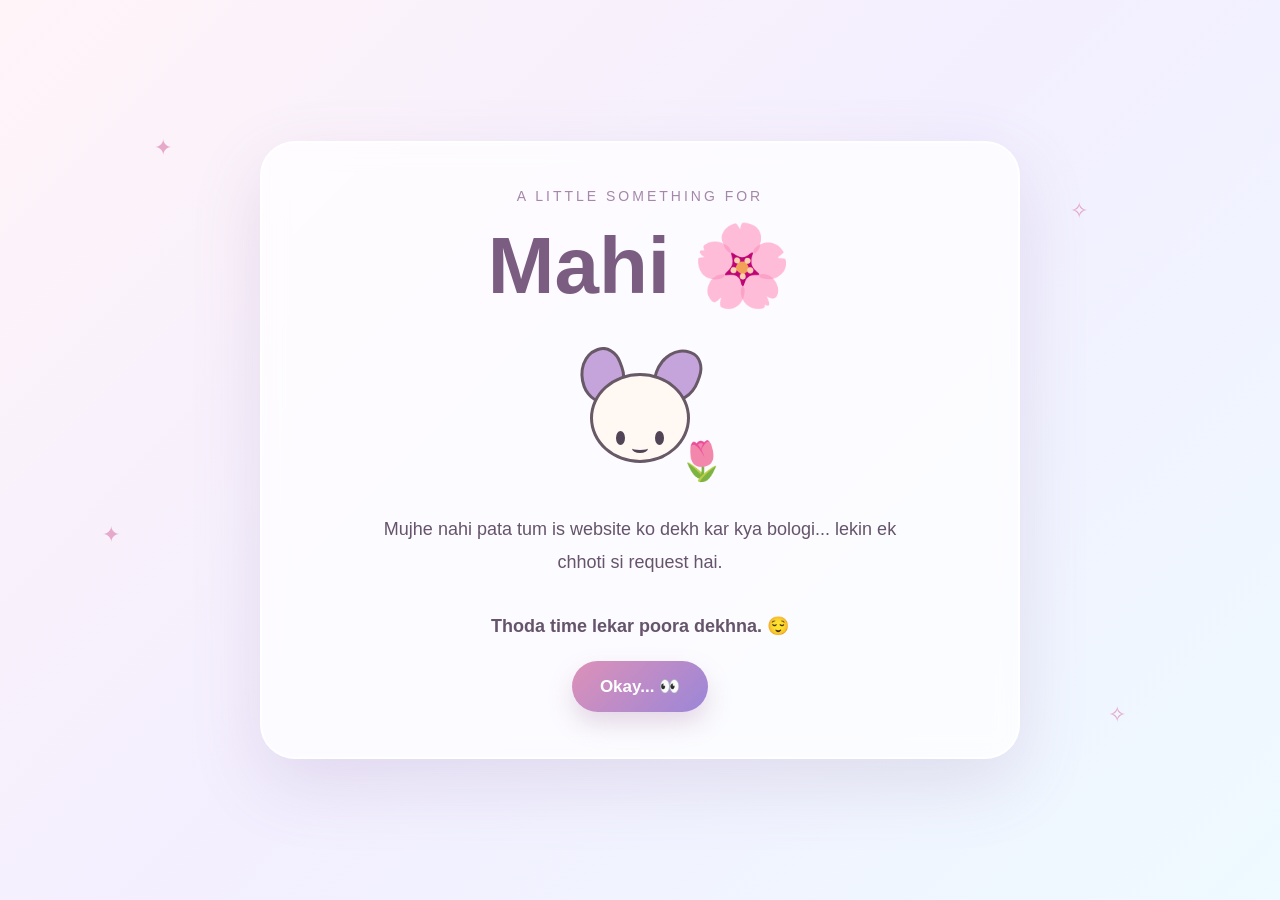
==== index.html @ 59a49dc5 "Create index.html" ====
<!DOCTYPE html>
<html lang="en">
<head>
  <meta charset="UTF-8" />
  <meta name="viewport" content="width=device-width, initial-scale=1.0" />

  <title>For Mahi 🌸</title>

  <style>
    * {
      margin: 0;
      padding: 0;
      box-sizing: border-box;
    }

    html {
      scroll-behavior: smooth;
    }

    body {
      font-family: "Trebuchet MS", Arial, sans-serif;
      background: linear-gradient(135deg, #fff4f8, #f3efff, #eefaff);
      color: #65546b;
      overflow-x: hidden;
    }

    /* ---------- BACKGROUND ---------- */

    .background {
      position: fixed;
      inset: 0;
      overflow: hidden;
      pointer-events: none;
      z-index: 0;
    }

    .cloud {
      position: absolute;
      width: 170px;
      height: 55px;
      background: rgba(255,255,255,0.75);
      border-radius: 50px;
      animation: moveCloud 25s linear infinite;
    }

    .cloud::before,
    .cloud::after {
      content: "";
      position: absolute;
      background: inherit;
      border-radius: 50%;
    }

    .cloud::before {
      width: 75px;
      height: 75px;
      left: 30px;
      top: -35px;
    }

    .cloud::after {
      width: 60px;
      height: 60px;
      right: 25px;
      top: -25px;
    }

    .cloud.one {
      top: 12%;
      left: -220px;
    }

    .cloud.two {
      top: 45%;
      left: -300px;
      transform: scale(.7);
      animation-duration: 32s;
      animation-delay: -10s;
    }

    .cloud.three {
      top: 75%;
      left: -250px;
      transform: scale(.55);
      animation-duration: 29s;
      animation-delay: -17s;
    }

    .star {
      position: absolute;
      color: #e6a9ca;
      font-size: 22px;
      animation: sparkle 2s infinite ease-in-out;
    }

    .star:nth-child(4) {
      top: 15%;
      left: 12%;
    }

    .star:nth-child(5) {
      top: 22%;
      right: 15%;
      animation-delay: .5s;
    }

    .star:nth-child(6) {
      top: 58%;
      left: 8%;
      animation-delay: 1s;
    }

    .star:nth-child(7) {
      top: 78%;
      right: 12%;
      animation-delay: .8s;
    }

    @keyframes moveCloud {
      from {
        left: -250px;
      }

      to {
        left: 110%;
      }
    }

    @keyframes sparkle {
      50% {
        opacity: .3;
        transform: scale(.7) rotate(20deg);
      }
    }

    /* ---------- COMMON ---------- */

    .screen {
      min-height: 100vh;
      display: flex;
      justify-content: center;
      align-items: center;
      padding: 40px 20px;
      position: relative;
      z-index: 1;
    }

    .card {
      width: min(760px, 100%);
      padding: 45px 30px;
      text-align: center;

      background: rgba(255,255,255,.72);
      border: 2px solid rgba(255,255,255,.8);
      border-radius: 35px;

      backdrop-filter: blur(12px);

      box-shadow:
        0 25px 70px rgba(130,100,150,.16);
    }

    .small-title {
      font-size: 14px;
      letter-spacing: 3px;
      text-transform: uppercase;
      color: #a487a9;
    }

    h1 {
      font-size: clamp(45px, 10vw, 80px);
      margin: 15px 0;
      color: #7b5d82;
    }

    h2 {
      font-size: clamp(30px, 7vw, 48px);
      color: #7b5d82;
      margin-bottom: 20px;
    }

    p {
      font-size: 18px;
      line-height: 1.8;
    }

    button {
      border: none;
      cursor: pointer;

      padding: 15px 28px;
      border-radius: 50px;

      color: white;
      background: linear-gradient(135deg, #dd91b8, #9b86d8);

      font-size: 17px;
      font-weight: bold;

      box-shadow: 0 12px 25px rgba(160,110,160,.25);

      transition: .25s;
    }

    button:hover {
      transform: translateY(-3px) scale(1.03);
    }

    .hidden {
      display: none;
    }

    /* ---------- INTRO ---------- */

    .intro-subtitle {
      max-width: 550px;
      margin: auto;
    }

    .doodle {
      width: 170px;
      height: 150px;
      margin: 25px auto;
      position: relative;
    }

    .head {
      position: absolute;
      width: 100px;
      height: 90px;

      left: 35px;
      top: 35px;

      background: #fff8f3;
      border: 3px solid #685967;
      border-radius: 50%;
    }

    .ear {
      position: absolute;

      width: 45px;
      height: 55px;

      background: #c5a4dc;
      border: 3px solid #685967;

      border-radius: 60% 40% 55% 45%;

      top: 10px;
    }

    .ear.left {
      left: 25px;
      transform: rotate(-20deg);
    }

    .ear.right {
      right: 25px;
      transform: rotate(20deg);
    }

    .eye {
      position: absolute;

      width: 9px;
      height: 14px;

      background: #514456;
      border-radius: 50%;

      top: 55px;
    }

    .eye.left {
      left: 23px;
    }

    .eye.right {
      right: 23px;
    }

    .mouth {
      position: absolute;

      width: 16px;
      height: 9px;

      left: 39px;
      top: 68px;

      border-bottom: 3px solid #514456;
      border-radius: 50%;
    }

    .flower {
      position: absolute;
      right: 0;
      bottom: 5px;
      font-size: 38px;
    }

    /* ---------- STORY ---------- */

    .story-text {
      max-width: 600px;
      margin: auto;
    }

    .story-text p {
      margin-bottom: 20px;
    }

    .highlight {
      color: #ad719d;
      font-weight: bold;
    }

    /* ---------- CARDS ---------- */

    .reason-grid {
      display: grid;
      grid-template-columns: repeat(2, 1fr);
      gap: 18px;
      margin: 30px 0;
    }

    .reason {
      padding: 24px 18px;

      background: rgba(255,255,255,.7);

      border-radius: 25px;
      border: 1px solid #efd8e7;

      transition: .3s;
    }

    .reason:hover {
      transform: translateY(-6px);
    }

    .reason .emoji {
      font-size: 38px;
      margin-bottom: 12px;
    }

    .reason h3 {
      color: #806382;
      margin-bottom: 8px;
    }

    .reason p {
      font-size: 15px;
      line-height: 1.6;
    }

    /* ---------- LETTER ---------- */

    .letter {
      text-align: left;

      background: #fffafc;

      border-radius: 25px;
      padding: 30px;

      border: 1px dashed #dcaecb;

      box-shadow: inset 0 0 25px rgba(230,190,215,.15);
    }

    .letter p {
      margin-bottom: 18px;
    }

    .signature {
      text-align: right;
      color: #a07199;
      font-weight: bold;
    }

    /* ---------- FINAL ---------- */

    .final-message {
      padding: 35px 20px;
    }

    .big-heart {
      font-size: 75px;
      animation: heartBeat 1.5s infinite;
      margin: 20px;
    }

    @keyframes heartBeat {
      50% {
        transform: scale(1.15);
      }
    }

    .final-note {
      max-width: 600px;
      margin: auto;
    }

    /* ---------- FLOATING HEARTS ---------- */

    .floating {
      position: fixed;
      pointer-events: none;
      z-index: 10;

      animation: floatUp 3s ease-out forwards;
    }

    @keyframes floatUp {
      0% {
        opacity: 0;
        transform: translateY(0) scale(.6);
      }

      15% {
        opacity: 1;
      }

      100% {
        opacity: 0;
        transform: translateY(-220px) scale(1.3) rotate(20deg);
      }
    }

    /* ---------- MOBILE ---------- */

    @media(max-width:600px) {

      .card {
        padding: 35px 18px;
      }

      .reason-grid {
        grid-template-columns: 1fr;
      }

      .letter {
        padding: 22px;
      }

      p {
        font-size: 16px;
      }
    }
  </style>
</head>

<body>

  <!-- BACKGROUND -->
  <div class="background">

    <div class="cloud one"></div>
    <div class="cloud two"></div>
    <div class="cloud three"></div>

    <div class="star">✦</div>
    <div class="star">✧</div>
    <div class="star">✦</div>
    <div class="star">✧</div>

  </div>


  <!-- ========================= -->
  <!-- SECTION 1 : INTRO -->
  <!-- ========================= -->

  <section class="screen" id="intro">

    <div class="card">

      <div class="small-title">
        A little something for
      </div>

      <h1>Mahi 🌸</h1>

      <div class="doodle">

        <div class="ear left"></div>
        <div class="ear right"></div>

        <div class="head">

          <div class="eye left"></div>
          <div class="eye right"></div>

          <div class="mouth"></div>

        </div>

        <div class="flower">
          🌷
        </div>

      </div>

      <p class="intro-subtitle">
        Mujhe nahi pata tum is website ko dekh kar kya bologi...
        lekin ek chhoti si request hai.
        <br><br>
        <b>Thoda time lekar poora dekhna. 😌</b>
      </p>

      <br>

      <button onclick="nextSection('intro','hello')">
        Okay... 👀
      </button>

    </div>

  </section>



  <!-- ========================= -->
  <!-- SECTION 2 -->
  <!-- ========================= -->

  <section class="screen hidden" id="hello">

    <div class="card">

      <div class="small-title">
        Before the actual surprise...
      </div>

      <h2>Ek baat bolu? 🌷</h2>

      <div class="story-text">

        <p>
          Kabhi-kabhi life mein kuch log bahut normally enter hote hain.
          Pehle bas ek normal si baat hoti hai...
        </p>

        <p>
          Phir dheere-dheere pata chalta hai ki
          <span class="highlight">
            unse baat karna achha lagne laga hai.
          </span>
        </p>

        <p>
          Aur bina pata chale woh normal si friendship
          thodi si special ban jaati hai. ✨
        </p>

        <p>
          Tumhare saath bhi kuch aisa hi hua.
        </p>

      </div>

      <br>

      <button onclick="nextSection('hello','friendship')">
        Hmm... continue 👀
      </button>

    </div>

  </section>



  <!-- ========================= -->
  <!-- SECTION 3 -->
  <!-- ========================= -->

  <section class="screen hidden" id="friendship">

    <div class="card">

      <div class="small-title">
        Friendship appreciation section
      </div>

      <h2>Why you're a good friend 💗</h2>

      <p>
        Obviously koi official list nahi hai 😭
        <br>
        But agar hoti, toh shayad kuch aisi hoti...
      </p>


      <div class="reason-grid">

        <div class="reason">

          <div class="emoji">😂</div>

          <h3>Hasi-mazaak</h3>

          <p>
            Tumhare saath random conversations bhi
            boring nahi lagti.
          </p>

        </div>


        <div class="reason">

          <div class="emoji">🌸</div>

          <h3>Good Vibes</h3>

          <p>
            Tumhari presence mein ek alag hi
            comfortable wali vibe hai.
          </p>

        </div>


        <div class="reason">

          <div class="emoji">✨</div>

          <h3>Random Moments</h3>

          <p>
            Kabhi-kabhi chhoti si baat bhi
            yaad reh jaati hai.
          </p>

        </div>


        <div class="reason">

          <div class="emoji">🫶</div>

          <h3>Simply You</h3>

          <p>
            Sabse important reason:
            tum bas tum ho.
          </p>

        </div>

      </div>


      <button onclick="nextSection('friendship','letter')">
        Aur bhi hai... 💌
      </button>

    </div>

  </section>



  <!-- ========================= -->
  <!-- SECTION 4 : LETTER -->
  <!-- ========================= -->

  <section class="screen hidden" id="letter">

    <div class="card">

      <div class="small-title">
        Okay... now the actual message
      </div>

      <h2>Dear Mahi 🌷</h2>


      <div class="letter">

        <p>
          Honestly, mujhe koi bada reason nahi chahiye tha
          ye website banane ka.
        </p>

        <p>
          Bas kabhi-kabhi mann karta hai ki jo log important hote hain,
          unko bata diya jaye ki
          <b>haan, tum important ho.</b>
        </p>

        <p>
          Aur tumhari friendship mere liye genuinely special hai.
        </p>

        <p>
          Tumse baat karna, random cheezon par hasna,
          stupid jokes share karna,
          aur kabhi-kabhi bina kisi proper topic ke bhi baat karna...
          ye sab chhoti cheezein hain,
          but somehow achhi memories ban jaati hain. ✨
        </p>

        <p>
          Shayad tumhe ye sab normal lage,
          but sometimes normal moments hi sabse achhe hote hain.
        </p>

        <p>
          So...
          <br><br>

          <b>
            Thank you for being such a good friend, Mahi. 💗
          </b>
        </p>

        <p>
          Aur haan, agar kabhi tumhe lage ki
          "ye website banane ki kya zarurat thi?"
          toh answer simple hai:
        </p>

        <p>
          <span class="highlight">
            Zarurat nahi thi.
            Bas mann tha. 😌🌸
          </span>
        </p>

        <div class="signature">
          — From a friend who appreciates you ✨
        </div>

      </div>

      <br><br>

      <button onclick="nextSection('letter','final')">
        Last one... 🌙
      </button>

    </div>

  </section>



  <!-- ========================= -->
  <!-- SECTION 5 : FINAL -->
  <!-- ========================= -->

  <section class="screen hidden" id="final">

    <div class="card final-message">

      <div class="small-title">
        One last thing...
      </div>

      <div class="big-heart">
        💗
      </div>

      <h2>
        Mahi, stay the same. 🌸
      </h2>

      <div class="final-note">

        <p>
          Life mein bahut log milte hain,
          kuch thode time ke liye,
          kuch zyada time ke liye.
        </p>

        <br>

        <p>
          Bas meri wish hai ki
          hamari ye friendship bhi
          aise hi random,
          funny,
          comfortable
          aur achhi bani rahe. ✨
        </p>

        <br>

        <p>
          No big promises.
          No complicated lines.
          Bas ek simple si friendship
          jo genuinely achhi hai. 🫶
        </p>

        <br>

        <p>
          And yes...
        </p>

        <br>

        <h2>
          Thank you, Mahi. 🌷
        </h2>

        <p>
          For all the laughs,
          conversations,
          random moments
          and good vibes.
        </p>

        <br>

        <p>
          <b>
            You are a pretty awesome friend. ✨
          </b>
        </p>

      </div>

      <br><br>

      <button id="surpriseBtn" onclick="celebrate()">
      One more surprise ✨
      </button>

      <p id="ending" class="hidden" style="margin-top:25px;">
        Bas itna hi tha... 😭😂
        <br><br>
        Ab smile kar dena.
        Mission successful. 🌸💗✨
      </p>

    </div>

  </section>



  <script>

    function nextSection(current, next) {

      document.getElementById(current).classList.add("hidden");

      const nextElement = document.getElementById(next);

      nextElement.classList.remove("hidden");

      window.scrollTo({
        top: 0,
        behavior: "smooth"
      });

      createHearts();

    }


    function createHearts() {

      const symbols = [
        "💗",
        "🌸",
        "✨",
        "💖",
        "🌷",
        "⭐"
      ];

      for (let i = 0; i < 14; i++) {

        const heart = document.createElement("div");

        heart.className = "floating";

        heart.innerText =
          symbols[Math.floor(Math.random() * symbols.length)];

        heart.style.left =
          Math.random() * 100 + "vw";

        heart.style.top =
          (60 + Math.random() * 30) + "vh";

        heart.style.fontSize =
          (18 + Math.random() * 18) + "px";

        heart.style.animationDelay =
          Math.random() * .8 + "s";

        document.body.appendChild(heart);

        setTimeout(() => {
          heart.remove();
        }, 3500);

      }

    }


    function celebrate() {

      document.getElementById("ending")
        .classList.remove("hidden");

      createHearts();

      setTimeout(createHearts, 700);
      setTimeout(createHearts, 1400);

    }

  </script>

</body>
</html>
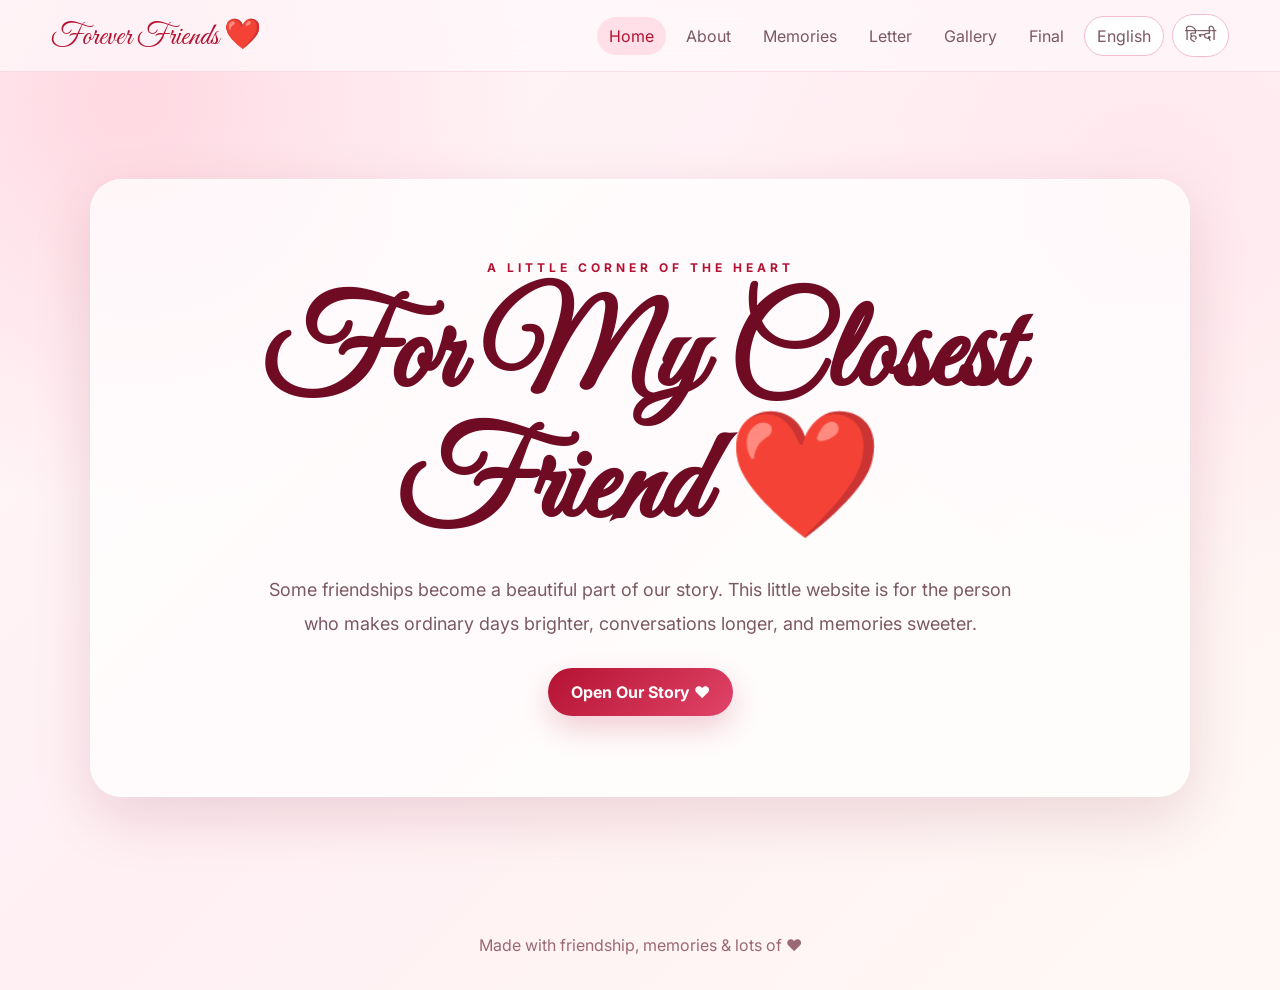
==== commit 635f8537: "Add files via upload" ====
--- a/index.html
+++ b/index.html
@@ -1,927 +1,39 @@
 <!DOCTYPE html>
 <html lang="en">
 <head>
-  <meta charset="UTF-8" />
-  <meta name="viewport" content="width=device-width, initial-scale=1.0" />
+<meta charset="UTF-8">
+<meta name="viewport" content="width=device-width, initial-scale=1.0">
+<meta name="description" content="A heartfelt multi-page friendship website.">
+<title>For My Closest Friend ❤️</title>
+<link rel="stylesheet" href="style.css">
+</head>
+<body>
+<div class="hearts"></div>
 
-  <title>For Mahi 🌸</title>
-
-  <style>
-    * {
-      margin: 0;
-      padding: 0;
-      box-sizing: border-box;
-    }
-
-    html {
-      scroll-behavior: smooth;
-    }
-
-    body {
-      font-family: "Trebuchet MS", Arial, sans-serif;
-      background: linear-gradient(135deg, #fff4f8, #f3efff, #eefaff);
-      color: #65546b;
-      overflow-x: hidden;
-    }
-
-    /* ---------- BACKGROUND ---------- */
-
-    .background {
-      position: fixed;
-      inset: 0;
-      overflow: hidden;
-      pointer-events: none;
-      z-index: 0;
-    }
-
-    .cloud {
-      position: absolute;
-      width: 170px;
-      height: 55px;
-      background: rgba(255,255,255,0.75);
-      border-radius: 50px;
-      animation: moveCloud 25s linear infinite;
-    }
-
-    .cloud::before,
-    .cloud::after {
-      content: "";
-      position: absolute;
-      background: inherit;
-      border-radius: 50%;
-    }
-
-    .cloud::before {
-      width: 75px;
-      height: 75px;
-      left: 30px;
-      top: -35px;
-    }
-
-    .cloud::after {
-      width: 60px;
-      height: 60px;
-      right: 25px;
-      top: -25px;
-    }
-
-    .cloud.one {
-      top: 12%;
-      left: -220px;
-    }
-
-    .cloud.two {
-      top: 45%;
-      left: -300px;
-      transform: scale(.7);
-      animation-duration: 32s;
-      animation-delay: -10s;
-    }
-
-    .cloud.three {
-      top: 75%;
-      left: -250px;
-      transform: scale(.55);
-      animation-duration: 29s;
-      animation-delay: -17s;
-    }
-
-    .star {
-      position: absolute;
-      color: #e6a9ca;
-      font-size: 22px;
-      animation: sparkle 2s infinite ease-in-out;
-    }
-
-    .star:nth-child(4) {
-      top: 15%;
-      left: 12%;
-    }
-
-    .star:nth-child(5) {
-      top: 22%;
-      right: 15%;
-      animation-delay: .5s;
-    }
-
-    .star:nth-child(6) {
-      top: 58%;
-      left: 8%;
-      animation-delay: 1s;
-    }
-
-    .star:nth-child(7) {
-      top: 78%;
-      right: 12%;
-      animation-delay: .8s;
-    }
-
-    @keyframes moveCloud {
-      from {
-        left: -250px;
-      }
-
-      to {
-        left: 110%;
-      }
-    }
-
-    @keyframes sparkle {
-      50% {
-        opacity: .3;
-        transform: scale(.7) rotate(20deg);
-      }
-    }
-
-    /* ---------- COMMON ---------- */
-
-    .screen {
-      min-height: 100vh;
-      display: flex;
-      justify-content: center;
-      align-items: center;
-      padding: 40px 20px;
-      position: relative;
-      z-index: 1;
-    }
-
-    .card {
-      width: min(760px, 100%);
-      padding: 45px 30px;
-      text-align: center;
-
-      background: rgba(255,255,255,.72);
-      border: 2px solid rgba(255,255,255,.8);
-      border-radius: 35px;
-
-      backdrop-filter: blur(12px);
-
-      box-shadow:
-        0 25px 70px rgba(130,100,150,.16);
-    }
-
-    .small-title {
-      font-size: 14px;
-      letter-spacing: 3px;
-      text-transform: uppercase;
-      color: #a487a9;
-    }
-
-    h1 {
-      font-size: clamp(45px, 10vw, 80px);
-      margin: 15px 0;
-      color: #7b5d82;
-    }
-
-    h2 {
-      font-size: clamp(30px, 7vw, 48px);
-      color: #7b5d82;
-      margin-bottom: 20px;
-    }
-
-    p {
-      font-size: 18px;
-      line-height: 1.8;
-    }
-
-    button {
-      border: none;
-      cursor: pointer;
-
-      padding: 15px 28px;
-      border-radius: 50px;
-
-      color: white;
-      background: linear-gradient(135deg, #dd91b8, #9b86d8);
-
-      font-size: 17px;
-      font-weight: bold;
-
-      box-shadow: 0 12px 25px rgba(160,110,160,.25);
-
-      transition: .25s;
-    }
-
-    button:hover {
-      transform: translateY(-3px) scale(1.03);
-    }
-
-    .hidden {
-      display: none;
-    }
-
-    /* ---------- INTRO ---------- */
-
-    .intro-subtitle {
-      max-width: 550px;
-      margin: auto;
-    }
-
-    .doodle {
-      width: 170px;
-      height: 150px;
-      margin: 25px auto;
-      position: relative;
-    }
-
-    .head {
-      position: absolute;
-      width: 100px;
-      height: 90px;
-
-      left: 35px;
-      top: 35px;
-
-      background: #fff8f3;
-      border: 3px solid #685967;
-      border-radius: 50%;
-    }
-
-    .ear {
-      position: absolute;
-
-      width: 45px;
-      height: 55px;
-
-      background: #c5a4dc;
-      border: 3px solid #685967;
-
-      border-radius: 60% 40% 55% 45%;
-
-      top: 10px;
-    }
-
-    .ear.left {
-      left: 25px;
-      transform: rotate(-20deg);
-    }
-
-    .ear.right {
-      right: 25px;
-      transform: rotate(20deg);
-    }
-
-    .eye {
-      position: absolute;
-
-      width: 9px;
-      height: 14px;
-
-      background: #514456;
-      border-radius: 50%;
-
-      top: 55px;
-    }
-
-    .eye.left {
-      left: 23px;
-    }
-
-    .eye.right {
-      right: 23px;
-    }
-
-    .mouth {
-      position: absolute;
-
-      width: 16px;
-      height: 9px;
-
-      left: 39px;
-      top: 68px;
-
-      border-bottom: 3px solid #514456;
-      border-radius: 50%;
-    }
-
-    .flower {
-      position: absolute;
-      right: 0;
-      bottom: 5px;
-      font-size: 38px;
-    }
-
-    /* ---------- STORY ---------- */
-
-    .story-text {
-      max-width: 600px;
-      margin: auto;
-    }
-
-    .story-text p {
-      margin-bottom: 20px;
-    }
-
-    .highlight {
-      color: #ad719d;
-      font-weight: bold;
-    }
-
-    /* ---------- CARDS ---------- */
-
-    .reason-grid {
-      display: grid;
-      grid-template-columns: repeat(2, 1fr);
-      gap: 18px;
-      margin: 30px 0;
-    }
-
-    .reason {
-      padding: 24px 18px;
-
-      background: rgba(255,255,255,.7);
-
-      border-radius: 25px;
-      border: 1px solid #efd8e7;
-
-      transition: .3s;
-    }
-
-    .reason:hover {
-      transform: translateY(-6px);
-    }
-
-    .reason .emoji {
-      font-size: 38px;
-      margin-bottom: 12px;
-    }
-
-    .reason h3 {
-      color: #806382;
-      margin-bottom: 8px;
-    }
-
-    .reason p {
-      font-size: 15px;
-      line-height: 1.6;
-    }
-
-    /* ---------- LETTER ---------- */
-
-    .letter {
-      text-align: left;
-
-      background: #fffafc;
-
-      border-radius: 25px;
-      padding: 30px;
-
-      border: 1px dashed #dcaecb;
-
-      box-shadow: inset 0 0 25px rgba(230,190,215,.15);
-    }
-
-    .letter p {
-      margin-bottom: 18px;
-    }
-
-    .signature {
-      text-align: right;
-      color: #a07199;
-      font-weight: bold;
-    }
-
-    /* ---------- FINAL ---------- */
-
-    .final-message {
-      padding: 35px 20px;
-    }
-
-    .big-heart {
-      font-size: 75px;
-      animation: heartBeat 1.5s infinite;
-      margin: 20px;
-    }
-
-    @keyframes heartBeat {
-      50% {
-        transform: scale(1.15);
-      }
-    }
-
-    .final-note {
-      max-width: 600px;
-      margin: auto;
-    }
-
-    /* ---------- FLOATING HEARTS ---------- */
-
-    .floating {
-      position: fixed;
-      pointer-events: none;
-      z-index: 10;
-
-      animation: floatUp 3s ease-out forwards;
-    }
-
-    @keyframes floatUp {
-      0% {
-        opacity: 0;
-        transform: translateY(0) scale(.6);
-      }
-
-      15% {
-        opacity: 1;
-      }
-
-      100% {
-        opacity: 0;
-        transform: translateY(-220px) scale(1.3) rotate(20deg);
-      }
-    }
-
-    /* ---------- MOBILE ---------- */
-
-    @media(max-width:600px) {
-
-      .card {
-        padding: 35px 18px;
-      }
-
-      .reason-grid {
-        grid-template-columns: 1fr;
-      }
-
-      .letter {
-        padding: 22px;
-      }
-
-      p {
-        font-size: 16px;
-      }
-    }
-  </style>
-</head>
-
-<body>
-
-  <!-- BACKGROUND -->
-  <div class="background">
-
-    <div class="cloud one"></div>
-    <div class="cloud two"></div>
-    <div class="cloud three"></div>
-
-    <div class="star">✦</div>
-    <div class="star">✧</div>
-    <div class="star">✦</div>
-    <div class="star">✧</div>
-
+<nav class="nav">
+  <a class="logo" href="index.html">Forever Friends ❤️</a>
+  <div class="navlinks">
+    <a class="active" href="index.html" data-i18n="nav_home">Home</a>
+    <a class="" href="about.html" data-i18n="nav_about">About</a>
+    <a class="" href="memories.html" data-i18n="nav_memories">Memories</a>
+    <a class="" href="letter.html" data-i18n="nav_letter">Letter</a>
+    <a class="" href="gallery.html" data-i18n="nav_gallery">Gallery</a>
+    <a class="" href="final.html" data-i18n="nav_final">Final</a>
+    <button class="lang" data-lang="en">English</button>
+    <button class="lang" data-lang="hi">हिन्दी</button>
   </div>
-
-
-  <!-- ========================= -->
-  <!-- SECTION 1 : INTRO -->
-  <!-- ========================= -->
-
-  <section class="screen" id="intro">
-
-    <div class="card">
-
-      <div class="small-title">
-        A little something for
-      </div>
-
-      <h1>Mahi 🌸</h1>
-
-      <div class="doodle">
-
-        <div class="ear left"></div>
-        <div class="ear right"></div>
-
-        <div class="head">
-
-          <div class="eye left"></div>
-          <div class="eye right"></div>
-
-          <div class="mouth"></div>
-
-        </div>
-
-        <div class="flower">
-          🌷
-        </div>
-
-      </div>
-
-      <p class="intro-subtitle">
-        Mujhe nahi pata tum is website ko dekh kar kya bologi...
-        lekin ek chhoti si request hai.
-        <br><br>
-        <b>Thoda time lekar poora dekhna. 😌</b>
-      </p>
-
-      <br>
-
-      <button onclick="nextSection('intro','hello')">
-        Okay... 👀
-      </button>
-
-    </div>
-
-  </section>
-
-
-
-  <!-- ========================= -->
-  <!-- SECTION 2 -->
-  <!-- ========================= -->
-
-  <section class="screen hidden" id="hello">
-
-    <div class="card">
-
-      <div class="small-title">
-        Before the actual surprise...
-      </div>
-
-      <h2>Ek baat bolu? 🌷</h2>
-
-      <div class="story-text">
-
-        <p>
-          Kabhi-kabhi life mein kuch log bahut normally enter hote hain.
-          Pehle bas ek normal si baat hoti hai...
-        </p>
-
-        <p>
-          Phir dheere-dheere pata chalta hai ki
-          <span class="highlight">
-            unse baat karna achha lagne laga hai.
-          </span>
-        </p>
-
-        <p>
-          Aur bina pata chale woh normal si friendship
-          thodi si special ban jaati hai. ✨
-        </p>
-
-        <p>
-          Tumhare saath bhi kuch aisa hi hua.
-        </p>
-
-      </div>
-
-      <br>
-
-      <button onclick="nextSection('hello','friendship')">
-        Hmm... continue 👀
-      </button>
-
-    </div>
-
-  </section>
-
-
-
-  <!-- ========================= -->
-  <!-- SECTION 3 -->
-  <!-- ========================= -->
-
-  <section class="screen hidden" id="friendship">
-
-    <div class="card">
-
-      <div class="small-title">
-        Friendship appreciation section
-      </div>
-
-      <h2>Why you're a good friend 💗</h2>
-
-      <p>
-        Obviously koi official list nahi hai 😭
-        <br>
-        But agar hoti, toh shayad kuch aisi hoti...
-      </p>
-
-
-      <div class="reason-grid">
-
-        <div class="reason">
-
-          <div class="emoji">😂</div>
-
-          <h3>Hasi-mazaak</h3>
-
-          <p>
-            Tumhare saath random conversations bhi
-            boring nahi lagti.
-          </p>
-
-        </div>
-
-
-        <div class="reason">
-
-          <div class="emoji">🌸</div>
-
-          <h3>Good Vibes</h3>
-
-          <p>
-            Tumhari presence mein ek alag hi
-            comfortable wali vibe hai.
-          </p>
-
-        </div>
-
-
-        <div class="reason">
-
-          <div class="emoji">✨</div>
-
-          <h3>Random Moments</h3>
-
-          <p>
-            Kabhi-kabhi chhoti si baat bhi
-            yaad reh jaati hai.
-          </p>
-
-        </div>
-
-
-        <div class="reason">
-
-          <div class="emoji">🫶</div>
-
-          <h3>Simply You</h3>
-
-          <p>
-            Sabse important reason:
-            tum bas tum ho.
-          </p>
-
-        </div>
-
-      </div>
-
-
-      <button onclick="nextSection('friendship','letter')">
-        Aur bhi hai... 💌
-      </button>
-
-    </div>
-
-  </section>
-
-
-
-  <!-- ========================= -->
-  <!-- SECTION 4 : LETTER -->
-  <!-- ========================= -->
-
-  <section class="screen hidden" id="letter">
-
-    <div class="card">
-
-      <div class="small-title">
-        Okay... now the actual message
-      </div>
-
-      <h2>Dear Mahi 🌷</h2>
-
-
-      <div class="letter">
-
-        <p>
-          Honestly, mujhe koi bada reason nahi chahiye tha
-          ye website banane ka.
-        </p>
-
-        <p>
-          Bas kabhi-kabhi mann karta hai ki jo log important hote hain,
-          unko bata diya jaye ki
-          <b>haan, tum important ho.</b>
-        </p>
-
-        <p>
-          Aur tumhari friendship mere liye genuinely special hai.
-        </p>
-
-        <p>
-          Tumse baat karna, random cheezon par hasna,
-          stupid jokes share karna,
-          aur kabhi-kabhi bina kisi proper topic ke bhi baat karna...
-          ye sab chhoti cheezein hain,
-          but somehow achhi memories ban jaati hain. ✨
-        </p>
-
-        <p>
-          Shayad tumhe ye sab normal lage,
-          but sometimes normal moments hi sabse achhe hote hain.
-        </p>
-
-        <p>
-          So...
-          <br><br>
-
-          <b>
-            Thank you for being such a good friend, Mahi. 💗
-          </b>
-        </p>
-
-        <p>
-          Aur haan, agar kabhi tumhe lage ki
-          "ye website banane ki kya zarurat thi?"
-          toh answer simple hai:
-        </p>
-
-        <p>
-          <span class="highlight">
-            Zarurat nahi thi.
-            Bas mann tha. 😌🌸
-          </span>
-        </p>
-
-        <div class="signature">
-          — From a friend who appreciates you ✨
-        </div>
-
-      </div>
-
-      <br><br>
-
-      <button onclick="nextSection('letter','final')">
-        Last one... 🌙
-      </button>
-
-    </div>
-
-  </section>
-
-
-
-  <!-- ========================= -->
-  <!-- SECTION 5 : FINAL -->
-  <!-- ========================= -->
-
-  <section class="screen hidden" id="final">
-
-    <div class="card final-message">
-
-      <div class="small-title">
-        One last thing...
-      </div>
-
-      <div class="big-heart">
-        💗
-      </div>
-
-      <h2>
-        Mahi, stay the same. 🌸
-      </h2>
-
-      <div class="final-note">
-
-        <p>
-          Life mein bahut log milte hain,
-          kuch thode time ke liye,
-          kuch zyada time ke liye.
-        </p>
-
-        <br>
-
-        <p>
-          Bas meri wish hai ki
-          hamari ye friendship bhi
-          aise hi random,
-          funny,
-          comfortable
-          aur achhi bani rahe. ✨
-        </p>
-
-        <br>
-
-        <p>
-          No big promises.
-          No complicated lines.
-          Bas ek simple si friendship
-          jo genuinely achhi hai. 🫶
-        </p>
-
-        <br>
-
-        <p>
-          And yes...
-        </p>
-
-        <br>
-
-        <h2>
-          Thank you, Mahi. 🌷
-        </h2>
-
-        <p>
-          For all the laughs,
-          conversations,
-          random moments
-          and good vibes.
-        </p>
-
-        <br>
-
-        <p>
-          <b>
-            You are a pretty awesome friend. ✨
-          </b>
-        </p>
-
-      </div>
-
-      <br><br>
-
-      <button id="surpriseBtn" onclick="celebrate()">
-      One more surprise ✨
-      </button>
-
-      <p id="ending" class="hidden" style="margin-top:25px;">
-        Bas itna hi tha... 😭😂
-        <br><br>
-        Ab smile kar dena.
-        Mission successful. 🌸💗✨
-      </p>
-
-    </div>
-
-  </section>
-
-
-
-  <script>
-
-    function nextSection(current, next) {
-
-      document.getElementById(current).classList.add("hidden");
-
-      const nextElement = document.getElementById(next);
-
-      nextElement.classList.remove("hidden");
-
-      window.scrollTo({
-        top: 0,
-        behavior: "smooth"
-      });
-
-      createHearts();
-
-    }
-
-
-    function createHearts() {
-
-      const symbols = [
-        "💗",
-        "🌸",
-        "✨",
-        "💖",
-        "🌷",
-        "⭐"
-      ];
-
-      for (let i = 0; i < 14; i++) {
-
-        const heart = document.createElement("div");
-
-        heart.className = "floating";
-
-        heart.innerText =
-          symbols[Math.floor(Math.random() * symbols.length)];
-
-        heart.style.left =
-          Math.random() * 100 + "vw";
-
-        heart.style.top =
-          (60 + Math.random() * 30) + "vh";
-
-        heart.style.fontSize =
-          (18 + Math.random() * 18) + "px";
-
-        heart.style.animationDelay =
-          Math.random() * .8 + "s";
-
-        document.body.appendChild(heart);
-
-        setTimeout(() => {
-          heart.remove();
-        }, 3500);
-
-      }
-
-    }
-
-
-    function celebrate() {
-
-      document.getElementById("ending")
-        .classList.remove("hidden");
-
-      createHearts();
-
-      setTimeout(createHearts, 700);
-      setTimeout(createHearts, 1400);
-
-    }
-
-  </script>
-
+</nav>
+<main class="reveal">
+<section class="hero">
+ <div class="hero-card">
+  <div class="kicker" data-i18n="home_kicker">A little corner of the heart</div>
+  <h1 data-i18n="home_title">For My Closest Friend ❤️</h1>
+  <p class="lead" data-i18n="home_lead">Some friendships become a beautiful part of our story.</p>
+  <a class="btn" href="about.html" data-i18n="home_btn">Open Our Story ❤️</a>
+ </div>
+</section>
+</main>
+<footer data-i18n="footer">Made with friendship, memories & lots of ❤️</footer>
+<script src="script.js"></script>
 </body>
-</html>
+</html>
--- a/style.css
+++ b/style.css
@@ -0,0 +1,91 @@
+
+@import url('https://fonts.googleapis.com/css2?family=Great+Vibes&family=Inter:wght@400;500;600;700&family=Noto+Sans+Devanagari:wght@400;500;600;700&display=swap');
+
+:root{
+  --red:#b51232;
+  --deep:#700b24;
+  --pink:#ffd9e3;
+  --rose:#f28aa5;
+  --cream:#fff8fa;
+  --text:#4a2430;
+  --muted:#7b5963;
+  --white:rgba(255,255,255,.72);
+  --shadow:0 20px 60px rgba(117,15,43,.14);
+}
+*{box-sizing:border-box;margin:0;padding:0}
+html{scroll-behavior:smooth}
+body{
+  font-family:Inter,"Noto Sans Devanagari",sans-serif;color:var(--text);
+  background:
+   radial-gradient(circle at 10% 10%,#ffd8e2 0,transparent 28%),
+   radial-gradient(circle at 90% 20%,#ffe8ee 0,transparent 30%),
+   linear-gradient(135deg,#fff7f9,#fff0f4 45%,#fff9f5);
+  min-height:100vh;overflow-x:hidden;
+}
+body.hi{font-family:"Noto Sans Devanagari",Inter,sans-serif}
+a{text-decoration:none;color:inherit}
+.nav{
+  position:fixed;top:0;left:0;right:0;z-index:20;
+  display:flex;align-items:center;justify-content:space-between;gap:18px;
+  padding:14px clamp(16px,4vw,55px);
+  background:rgba(255,248,250,.78);backdrop-filter:blur(16px);
+  border-bottom:1px solid rgba(181,18,50,.1)
+}
+.logo{font-family:"Great Vibes",cursive;font-size:30px;color:var(--red);white-space:nowrap}
+.navlinks{display:flex;gap:8px;align-items:center;flex-wrap:wrap;justify-content:flex-end}
+.navlinks a,.lang{
+  border:0;background:transparent;padding:9px 12px;border-radius:22px;
+  color:var(--muted);font-weight:600;cursor:pointer;font:inherit
+}
+.navlinks a:hover,.navlinks a.active,.lang:hover{background:#ffe0e8;color:var(--red)}
+.lang{background:#fff;border:1px solid #f4bdca}
+main{padding-top:76px}
+.hero,.section{width:min(1100px,92%);margin:auto}
+.hero{min-height:calc(100vh - 76px);display:grid;place-items:center;text-align:center;padding:70px 0}
+.hero-card,.card,.letter{
+  background:var(--white);border:1px solid rgba(255,255,255,.85);
+  backdrop-filter:blur(18px);box-shadow:var(--shadow);border-radius:32px
+}
+.hero-card{padding:clamp(38px,7vw,80px);width:100%}
+.kicker{text-transform:uppercase;letter-spacing:4px;color:var(--red);font-size:12px;font-weight:700}
+h1{font-family:"Great Vibes",cursive;color:var(--deep);font-size:clamp(62px,11vw,125px);line-height:1.05;margin:18px 0}
+h2{font-family:"Great Vibes",cursive;color:var(--deep);font-size:clamp(46px,7vw,75px);margin-bottom:12px}
+h3{color:var(--deep);margin-bottom:9px}
+.lead{max-width:760px;margin:auto;color:var(--muted);font-size:18px;line-height:1.85}
+.btn{
+  display:inline-flex;align-items:center;gap:8px;margin-top:28px;
+  background:linear-gradient(135deg,var(--red),#e04468);color:white;
+  padding:14px 23px;border-radius:30px;font-weight:700;
+  box-shadow:0 12px 30px rgba(181,18,50,.2);transition:.25s
+}
+.btn:hover{transform:translateY(-3px);box-shadow:0 16px 35px rgba(181,18,50,.28)}
+.section{padding:80px 0}
+.center{text-align:center}
+.grid{display:grid;grid-template-columns:repeat(3,1fr);gap:20px;margin-top:35px}
+.card{padding:30px}
+.icon{font-size:40px;margin-bottom:14px}
+.card p,.memory p,.letter p{color:var(--muted);line-height:1.8}
+.memory-grid{display:grid;grid-template-columns:repeat(2,1fr);gap:20px;margin-top:35px}
+.memory{min-height:190px;padding:30px;border-radius:28px;background:linear-gradient(135deg,rgba(255,255,255,.75),rgba(255,222,231,.7));box-shadow:var(--shadow)}
+.memory .date{font-size:12px;color:var(--red);font-weight:700;letter-spacing:1px;margin-bottom:10px}
+.letter{max-width:800px;margin:30px auto 0;padding:clamp(28px,5vw,55px)}
+.letter p{font-family:"Noto Sans Devanagari",Georgia,serif;font-size:18px;margin-bottom:18px}
+.signature{text-align:right;font-family:"Great Vibes",cursive;color:var(--red);font-size:34px;margin-top:28px}
+.gallery{display:grid;grid-template-columns:repeat(3,1fr);gap:18px;margin-top:35px}
+.photo{
+  min-height:230px;border-radius:28px;display:grid;place-items:center;text-align:center;
+  padding:20px;background:linear-gradient(145deg,#ffe1e9,#fff,#ffd1dd);
+  border:1px solid white;box-shadow:var(--shadow);font-size:52px
+}
+.photo span{display:block;font-size:16px;font-weight:700;color:var(--deep);margin-top:8px}
+footer{text-align:center;padding:35px 15px;color:#9b6876}
+.hearts{position:fixed;inset:0;pointer-events:none;z-index:-1;overflow:hidden}
+.heart{position:absolute;bottom:-40px;color:#e23a61;opacity:.35;animation:rise linear infinite}
+@keyframes rise{to{transform:translateY(-115vh) rotate(360deg);opacity:0}}
+.reveal{animation:fadeUp .7s ease both}
+@keyframes fadeUp{from{opacity:0;transform:translateY(18px)}to{opacity:1;transform:none}}
+@media(max-width:800px){
+ .nav{align-items:flex-start}.navlinks{gap:2px}.navlinks a{display:none}.navlinks a.active{display:block}
+ .grid,.gallery{grid-template-columns:1fr}.memory-grid{grid-template-columns:1fr}
+ .logo{font-size:26px}.hero{padding:45px 0}.section{padding:60px 0}
+}
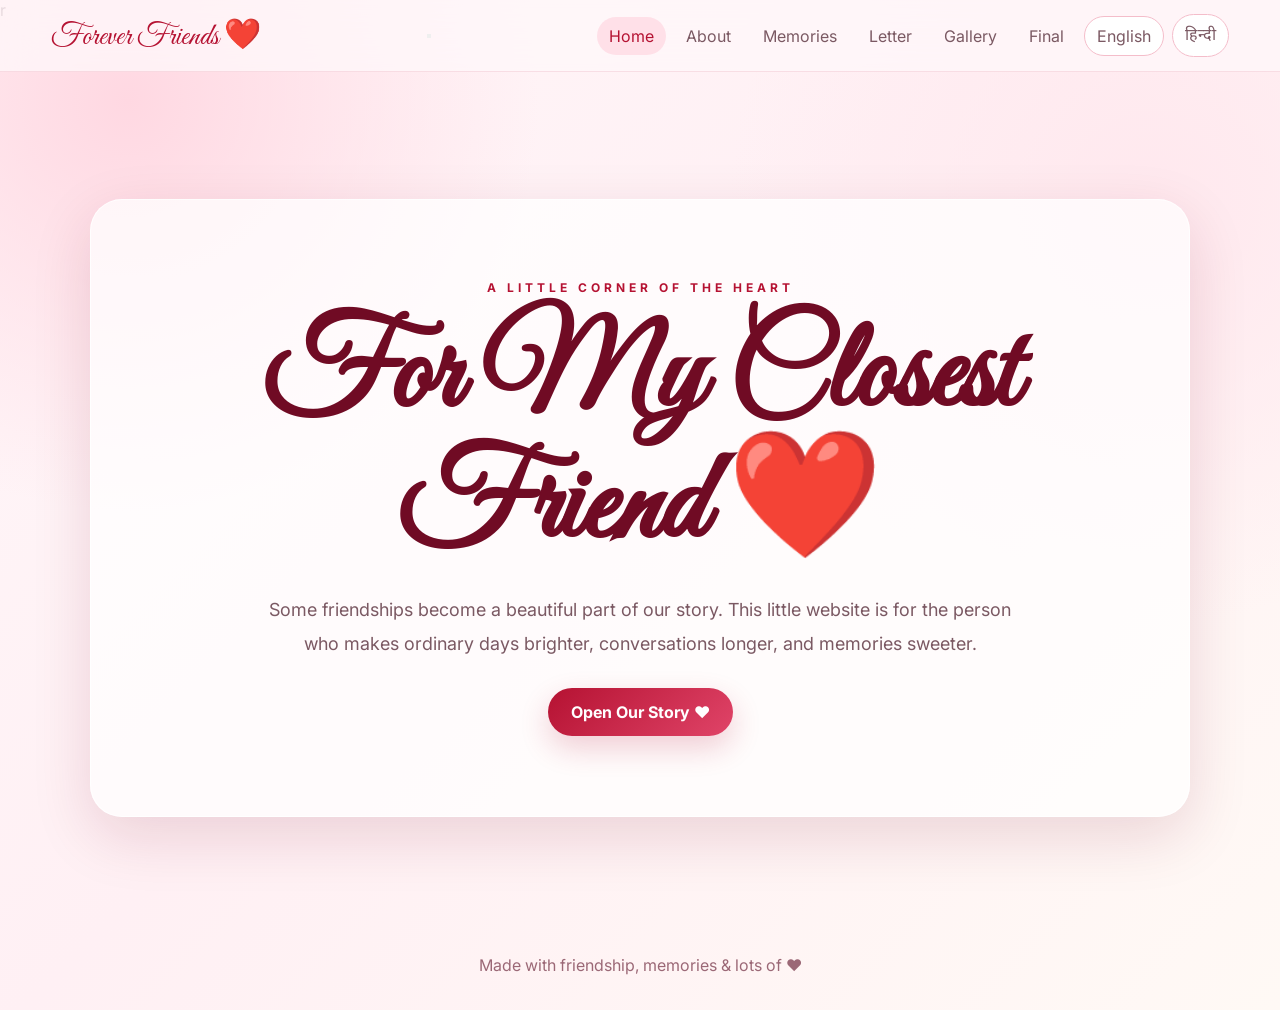
==== commit 79797f9e: "Update index.html" ====
--- a/index.html
+++ b/index.html
@@ -1,4 +1,4 @@
-<!DOCTYPE html>
+r<!DOCTYPE html>
 <html lang="en">
 <head>
 <meta charset="UTF-8">
@@ -12,13 +12,22 @@
 
 <nav class="nav">
   <a class="logo" href="index.html">Forever Friends ❤️</a>
-  <div class="navlinks">
+
+  <!-- Three Lines / Hamburger -->
+  <button class="menu-toggle" id="menuToggle" aria-label="Open menu">
+    <span></span>
+    <span></span>
+    <span></span>
+  </button>
+
+  <div class="navlinks" id="navLinks">
     <a class="active" href="index.html" data-i18n="nav_home">Home</a>
-    <a class="" href="about.html" data-i18n="nav_about">About</a>
-    <a class="" href="memories.html" data-i18n="nav_memories">Memories</a>
-    <a class="" href="letter.html" data-i18n="nav_letter">Letter</a>
-    <a class="" href="gallery.html" data-i18n="nav_gallery">Gallery</a>
-    <a class="" href="final.html" data-i18n="nav_final">Final</a>
+    <a href="about.html" data-i18n="nav_about">About</a>
+    <a href="memories.html" data-i18n="nav_memories">Memories</a>
+    <a href="letter.html" data-i18n="nav_letter">Letter</a>
+    <a href="gallery.html" data-i18n="nav_gallery">Gallery</a>
+    <a href="final.html" data-i18n="nav_final">Final</a>
+
     <button class="lang" data-lang="en">English</button>
     <button class="lang" data-lang="hi">हिन्दी</button>
   </div>
@@ -36,4 +45,4 @@
 <footer data-i18n="footer">Made with friendship, memories & lots of ❤️</footer>
 <script src="script.js"></script>
 </body>
-</html>+</html>
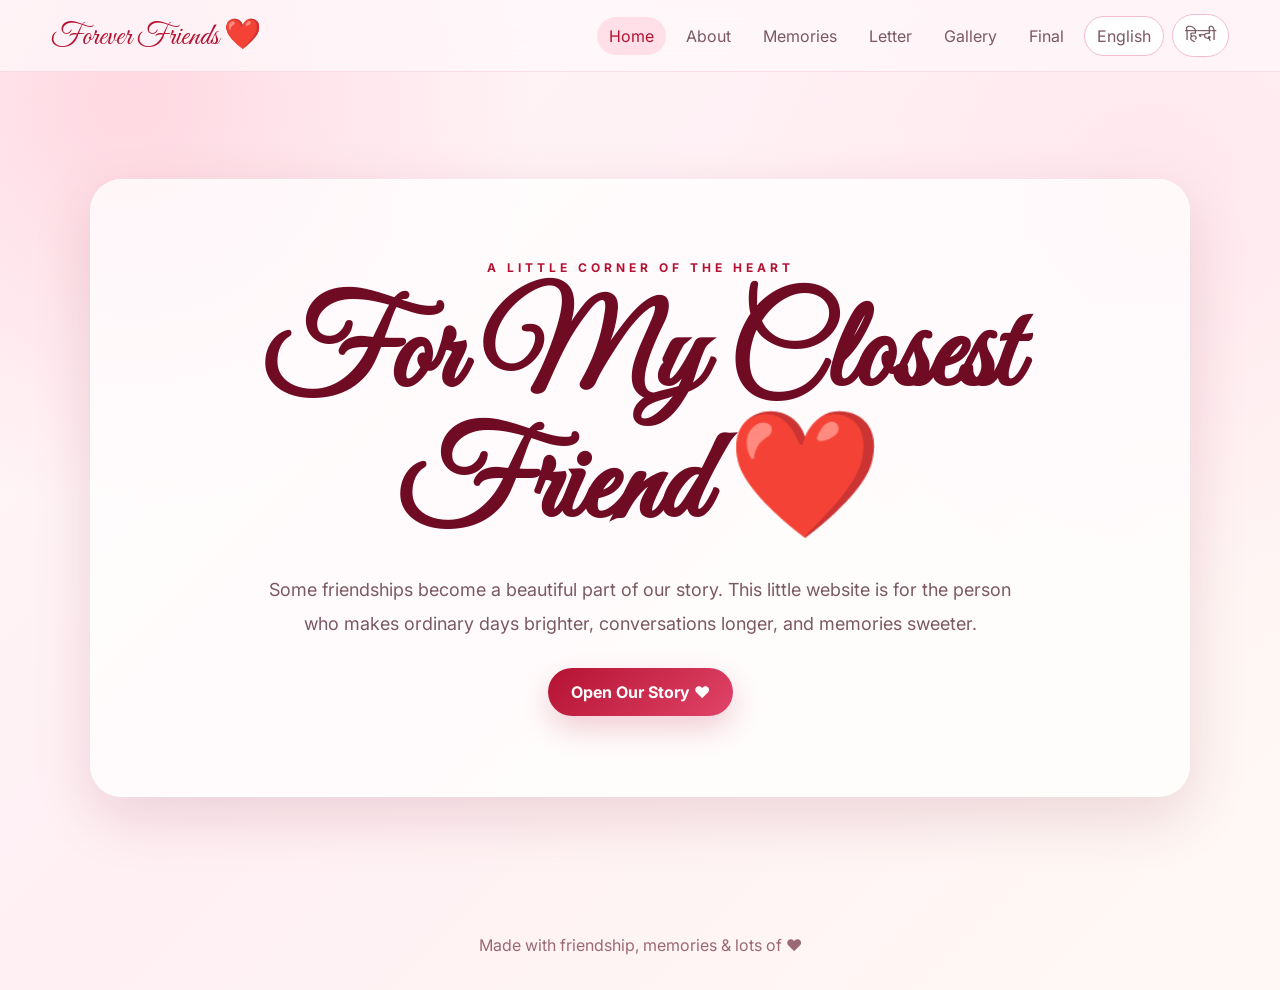
==== commit 8961832a: "Add files via upload" ====
--- a/index.html
+++ b/index.html
@@ -1,4 +1,4 @@
-r<!DOCTYPE html>
+<!DOCTYPE html>
 <html lang="en">
 <head>
 <meta charset="UTF-8">
@@ -12,24 +12,18 @@
 
 <nav class="nav">
   <a class="logo" href="index.html">Forever Friends ❤️</a>
-
-  <!-- Three Lines / Hamburger -->
-  <button class="menu-toggle" id="menuToggle" aria-label="Open menu">
-    <span></span>
-    <span></span>
-    <span></span>
-  </button>
-
-  <div class="navlinks" id="navLinks">
-    <a class="active" href="index.html" data-i18n="nav_home">Home</a>
-    <a href="about.html" data-i18n="nav_about">About</a>
-    <a href="memories.html" data-i18n="nav_memories">Memories</a>
-    <a href="letter.html" data-i18n="nav_letter">Letter</a>
-    <a href="gallery.html" data-i18n="nav_gallery">Gallery</a>
-    <a href="final.html" data-i18n="nav_final">Final</a>
-
-    <button class="lang" data-lang="en">English</button>
-    <button class="lang" data-lang="hi">हिन्दी</button>
+  <div>
+    <button class="menu-toggle" aria-label="Open menu" onclick="toggleMenu()">☰</button>
+    <div class="navlinks">
+      <a href="index.html" data-i18n="nav_home">Home</a>
+      <a href="about.html" data-i18n="nav_about">About</a>
+      <a href="memories.html" data-i18n="nav_memories">Memories</a>
+      <a href="letter.html" data-i18n="nav_letter">Letter</a>
+      <a href="gallery.html" data-i18n="nav_gallery">Gallery</a>
+      <a href="final.html" data-i18n="nav_final">Final</a>
+      <button class="lang" data-lang="en">English</button>
+      <button class="lang" data-lang="hi">हिन्दी</button>
+    </div>
   </div>
 </nav>
 <main class="reveal">
@@ -45,4 +39,4 @@
 <footer data-i18n="footer">Made with friendship, memories & lots of ❤️</footer>
 <script src="script.js"></script>
 </body>
-</html>
+</html>
--- a/style.css
+++ b/style.css
@@ -33,6 +33,8 @@
 }
 .logo{font-family:"Great Vibes",cursive;font-size:30px;color:var(--red);white-space:nowrap}
 .navlinks{display:flex;gap:8px;align-items:center;flex-wrap:wrap;justify-content:flex-end}
+.menu-toggle{display:none;border:0;background:#fff0f4;color:var(--red);width:44px;height:44px;border-radius:50%;font-size:25px;cursor:pointer;box-shadow:0 8px 20px rgba(181,18,50,.12)}
+
 .navlinks a,.lang{
   border:0;background:transparent;padding:9px 12px;border-radius:22px;
   color:var(--muted);font-weight:600;cursor:pointer;font:inherit
@@ -83,9 +85,18 @@
 .heart{position:absolute;bottom:-40px;color:#e23a61;opacity:.35;animation:rise linear infinite}
 @keyframes rise{to{transform:translateY(-115vh) rotate(360deg);opacity:0}}
 .reveal{animation:fadeUp .7s ease both}
+.page-nav{display:flex;justify-content:center;gap:14px;flex-wrap:wrap;margin-top:45px}
+.click-pop{position:fixed;z-index:9999;pointer-events:none;font-size:24px;animation:clickPop .8s ease forwards}
+@keyframes clickPop{0%{opacity:0;transform:translate(-50%,-50%) scale(.3) rotate(-20deg)}25%{opacity:1}100%{opacity:0;transform:translate(-50%,-90px) scale(1.35) rotate(25deg)}}
+
 @keyframes fadeUp{from{opacity:0;transform:translateY(18px)}to{opacity:1;transform:none}}
 @media(max-width:800px){
- .nav{align-items:flex-start}.navlinks{gap:2px}.navlinks a{display:none}.navlinks a.active{display:block}
- .grid,.gallery{grid-template-columns:1fr}.memory-grid{grid-template-columns:1fr}
+ .nav{align-items:center}
+ .navlinks{display:none}
+ .navlinks.open{position:absolute;display:flex;top:68px;left:12px;right:12px;padding:14px;flex-direction:column;align-items:stretch;background:rgba(255,248,250,.97);border:1px solid #f4bdca;border-radius:22px;box-shadow:var(--shadow)}
+ .navlinks.open a{display:block;text-align:center}
+ .navlinks.open .lang{width:100%}
+ .menu-toggle{display:block}
+ .nav>div:last-child{display:flex;align-items:center;gap:8px}
  .logo{font-size:26px}.hero{padding:45px 0}.section{padding:60px 0}
 }
